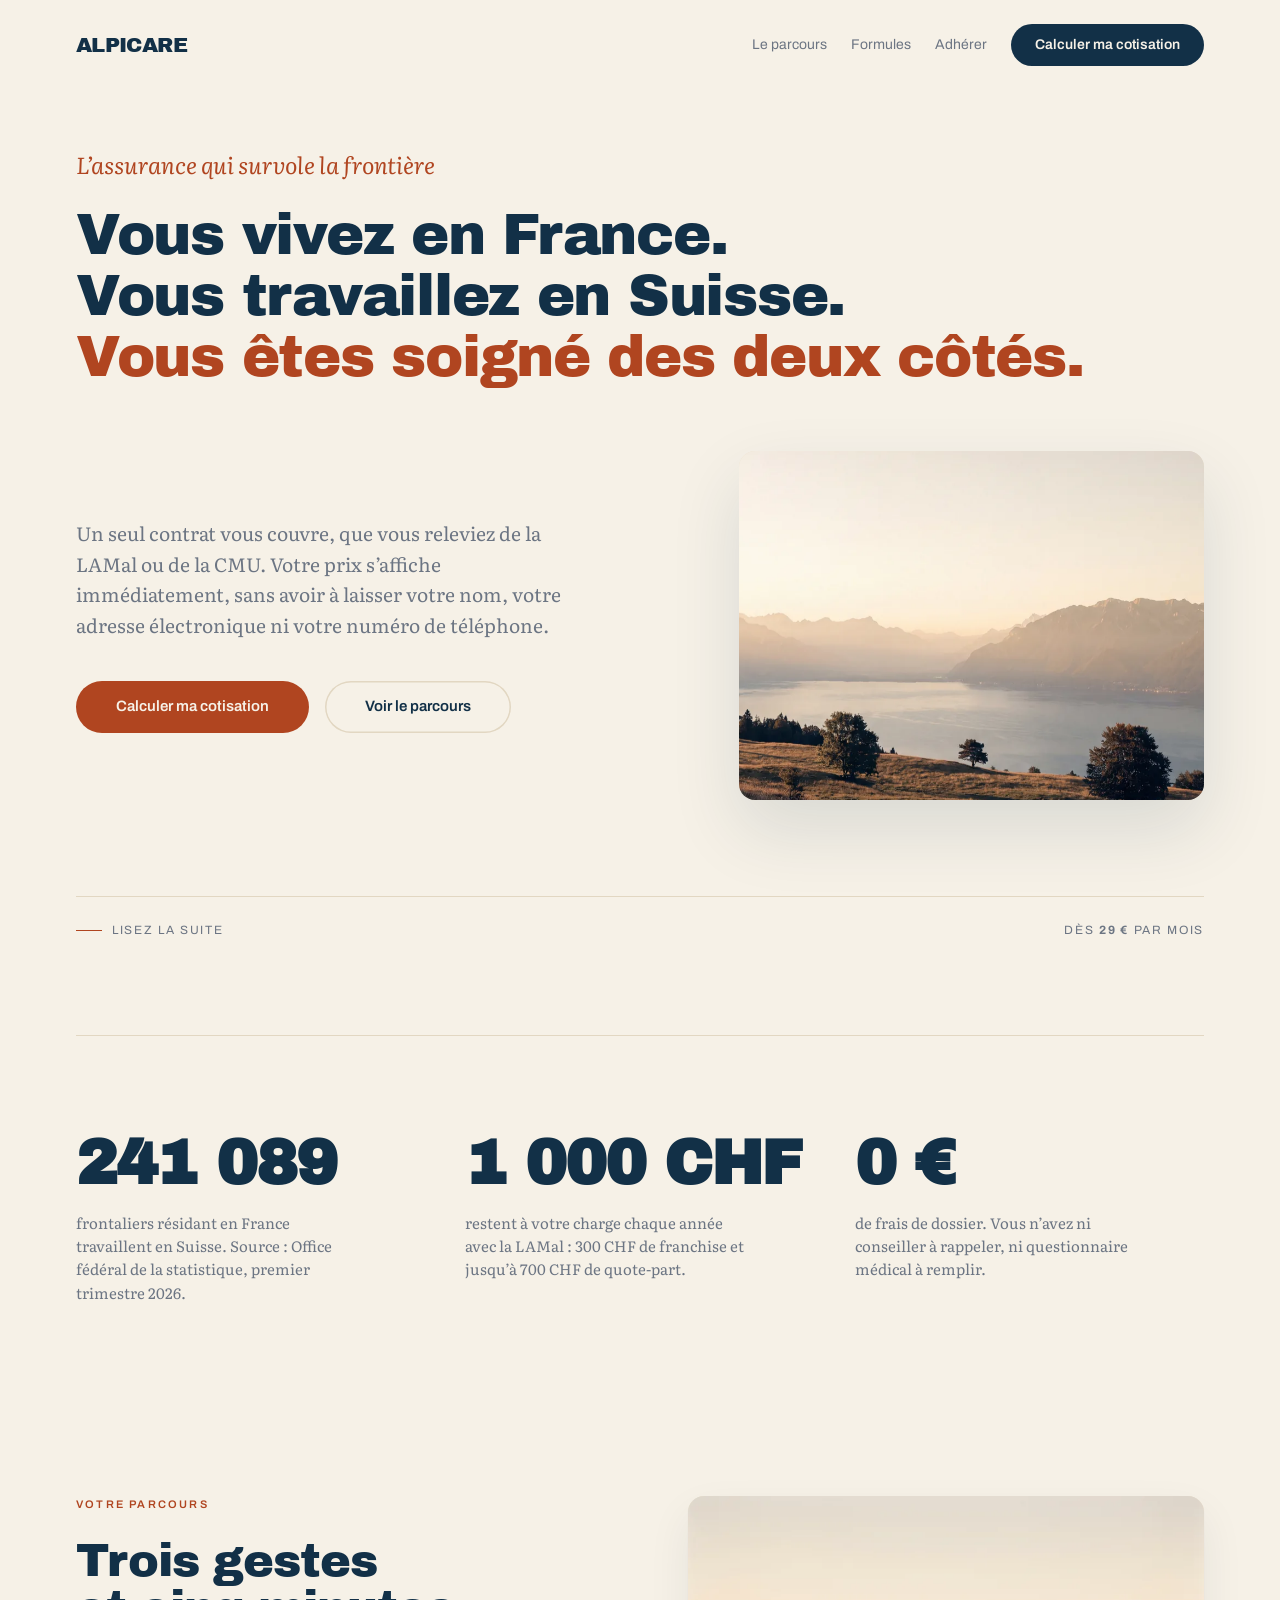
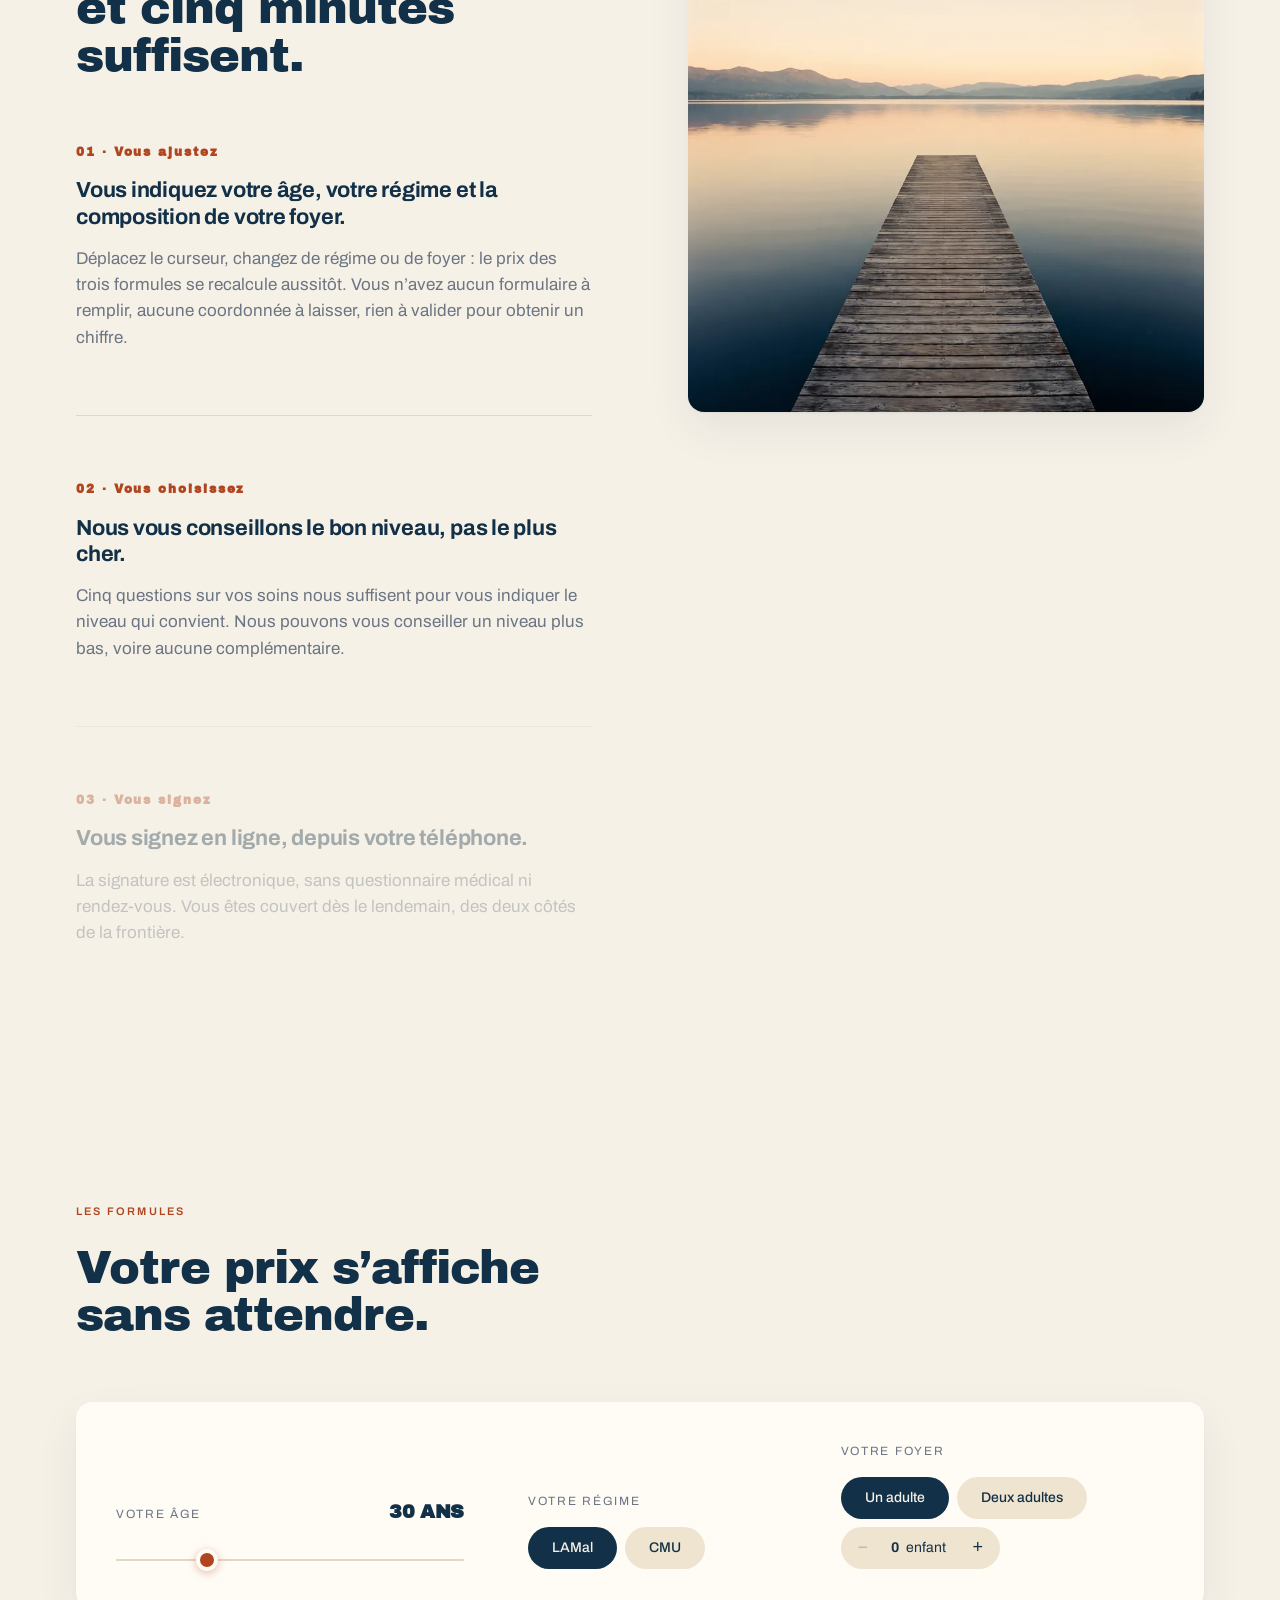
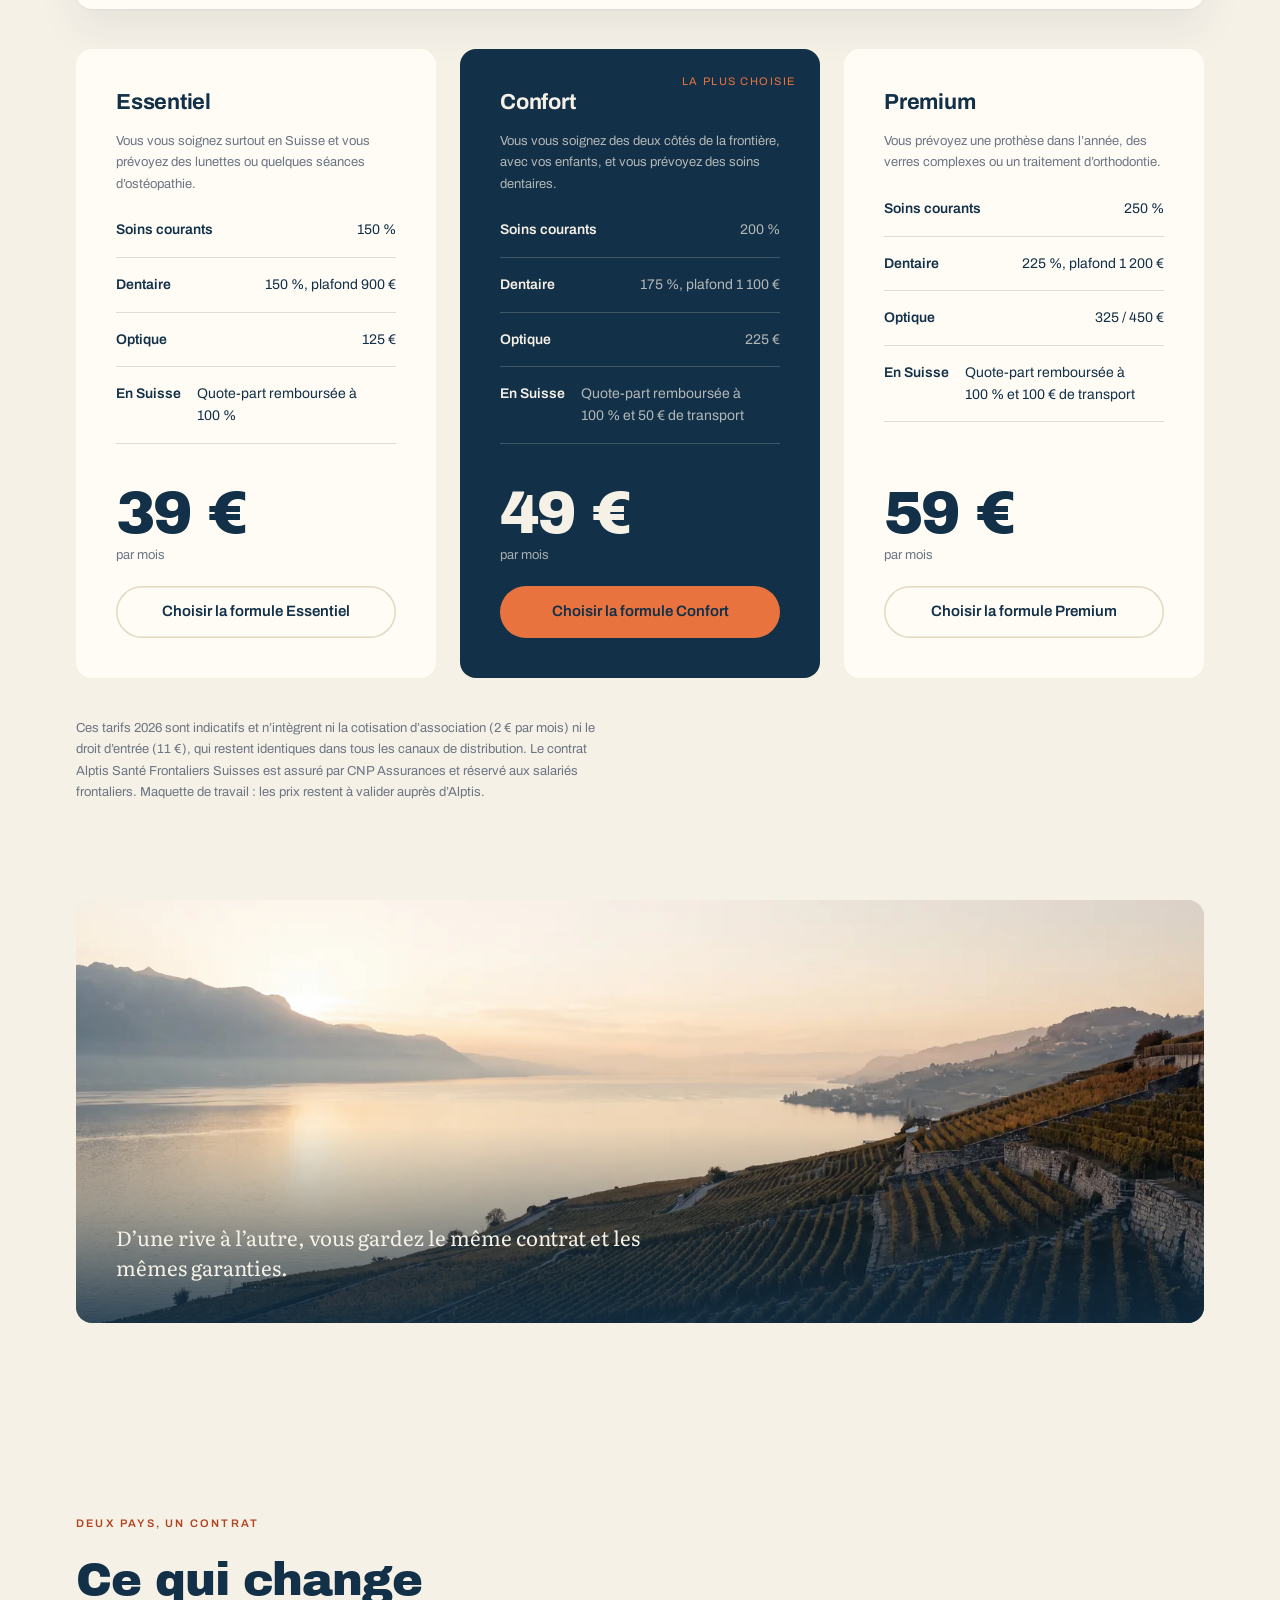
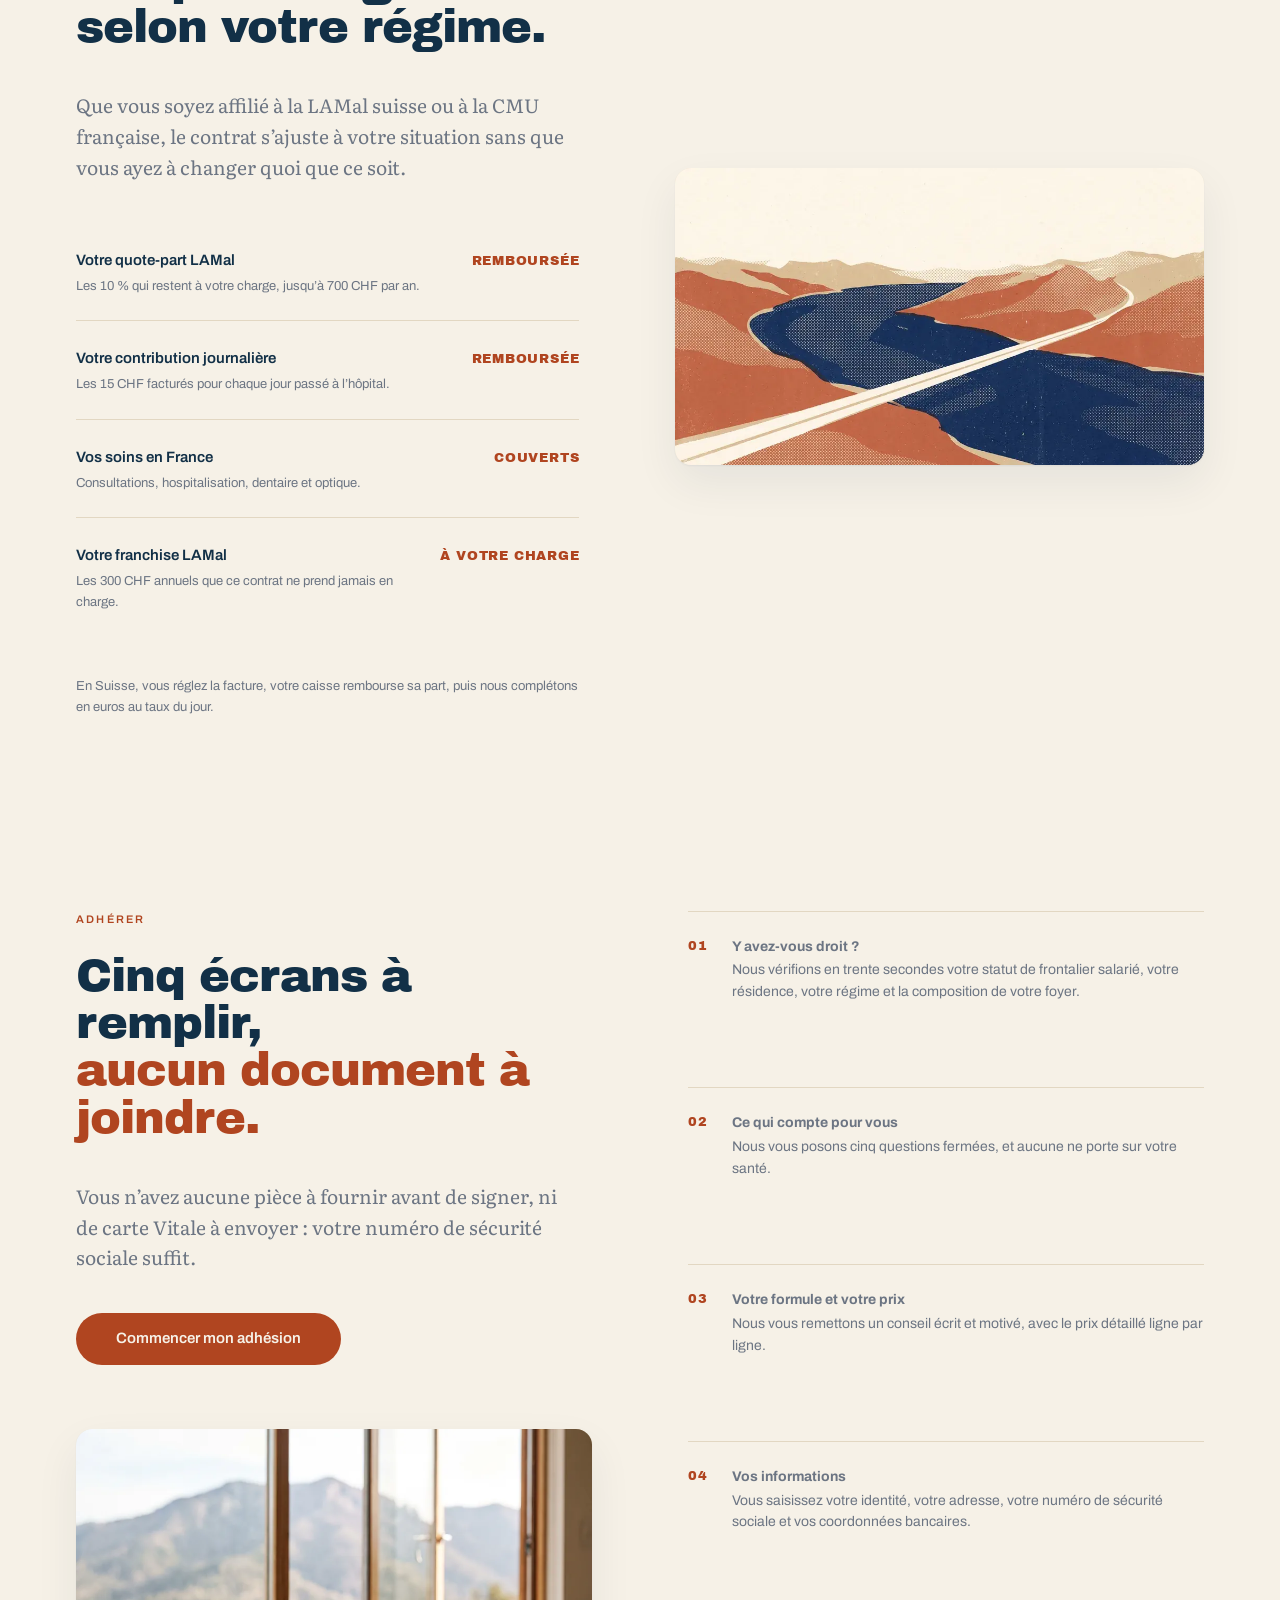
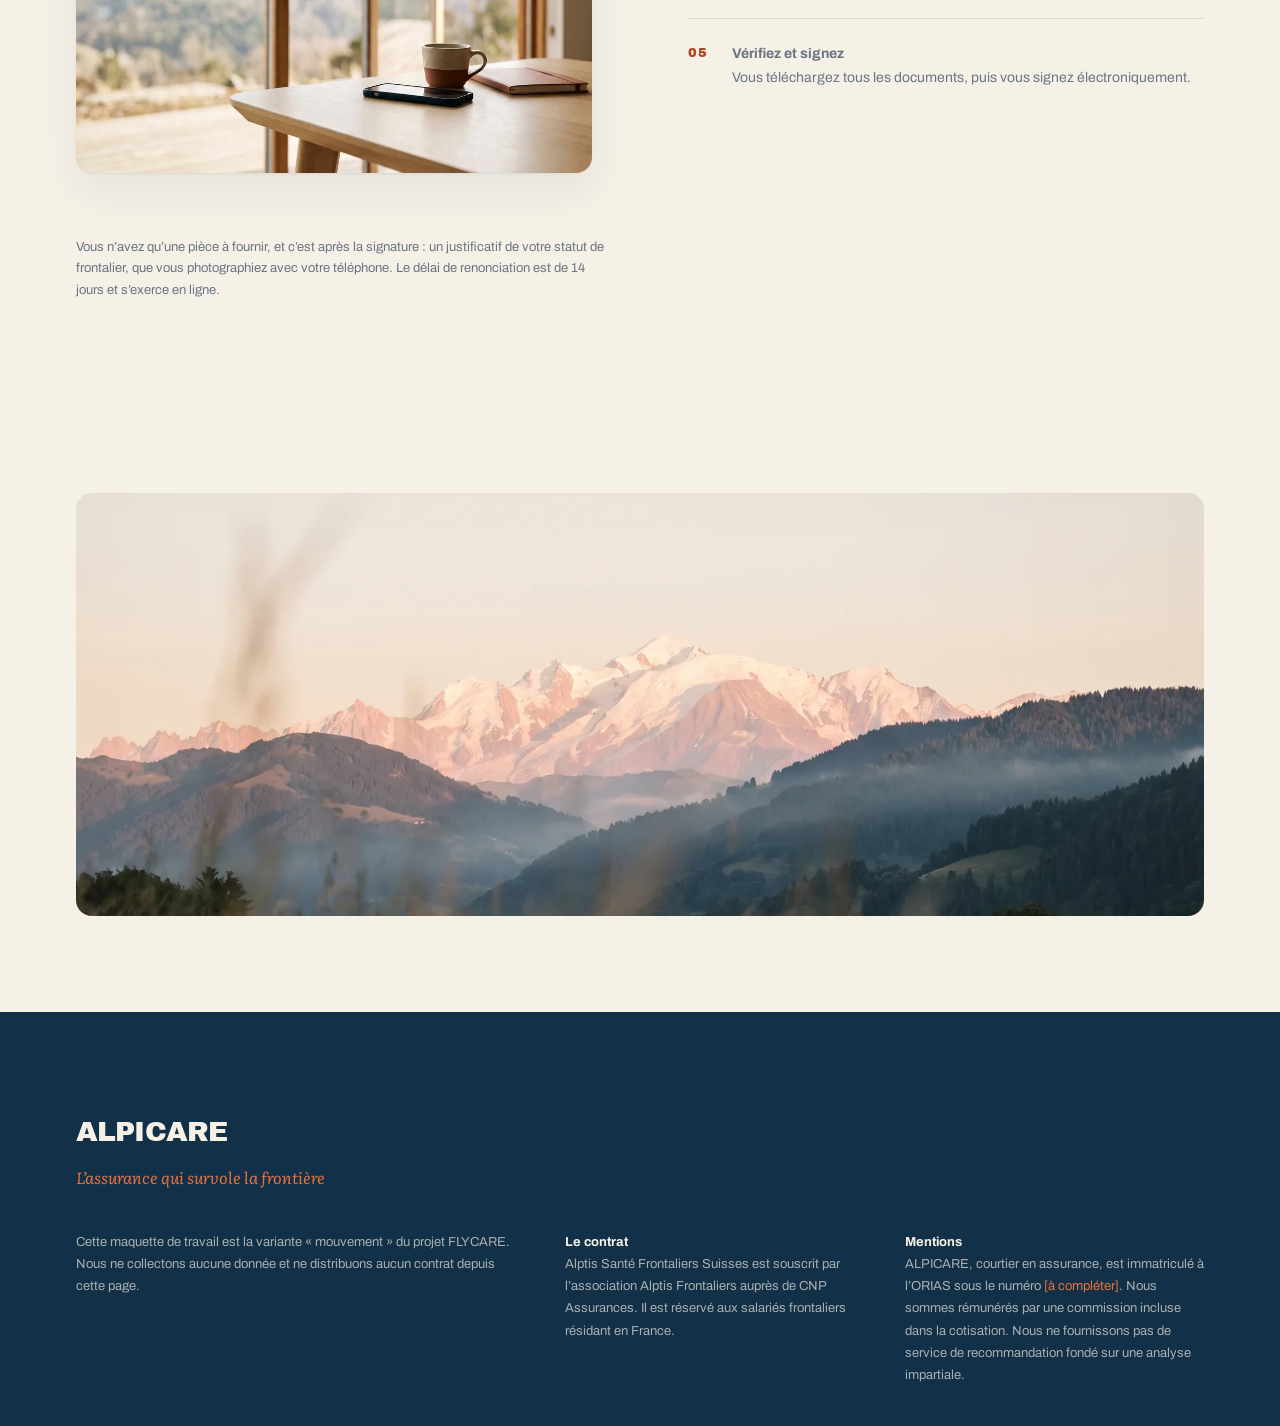
==== maquette/index.html @ 1bf9fe35 "Aperçu statique du site FLYCARE et de la maquette ALPICARE Pages non indexables : noindex sur chaque" ====
<!doctype html>
<html lang="fr">
<head>
<meta charset="UTF-8">
<meta name="viewport" content="width=device-width, initial-scale=1">
<title>ALPICARE · l’assurance qui survole la frontière</title>
<meta name="description" content="L’assurance qui survole la frontière. Un seul contrat pour les frontaliers franco-suisses, que vous releviez de la LAMal ou de la CMU. Votre prix s’affiche immédiatement, sans laisser vos coordonnées.">
<meta name="robots" content="noindex, nofollow">
<meta name="theme-color" content="#F6F1E7">
<link rel="icon" href="data:image/svg+xml,%3Csvg xmlns=%27http://www.w3.org/2000/svg%27 viewBox=%270 0 64 64%27%3E%3Crect width=%2764%27 height=%2764%27 rx=%2716%27 fill=%27%23123047%27/%3E%3Ccircle cx=%2732%27 cy=%2732%27 r=%2711%27 fill=%27%23E8733F%27/%3E%3C/svg%3E">
<link rel="preconnect" href="https://fonts.googleapis.com">
<link rel="preconnect" href="https://fonts.gstatic.com" crossorigin>
<link href="https://fonts.googleapis.com/css2?family=Archivo+Black&family=Archivo:wght@400;500;600;700&family=Literata:opsz,wght@7..72,400;7..72,500&display=swap" rel="stylesheet">
<script>document.documentElement.className+=" js";</script>
<link rel="stylesheet" href="styles.css">
<script src="tarif.js" defer></script>
<script src="app.js" defer></script>
</head>
<body>

<div class="progres" aria-hidden="true"><i data-progres></i></div>

<header class="barre" data-barre>
  <div class="barre__i">
    <a class="marque" href="#">ALPICARE</a>
    <nav aria-label="Navigation principale">
      <a href="#comment">Le parcours</a>
      <a href="#formules">Formules</a>
      <a href="#adherer">Adhérer</a>
    </nav>
    <a class="btn btn--sm" href="#formules">Calculer ma cotisation</a>
  </div>
</header>

<main>

  <!-- ===== HERO ===== -->
  <section class="hero">
    <div class="env">
      <p class="slogan pose">L’assurance qui survole la frontière</p>
      <h1 data-mots><span>Vous vivez en France.</span><span>Vous travaillez en Suisse.</span><span class="bleu">Vous êtes soigné des deux côtés.</span></h1>
      <div class="hero__g">
        <div>
          <p class="lead pose">Un seul contrat vous couvre, que vous releviez de la LAMal ou de la CMU. Votre prix s’affiche immédiatement, sans avoir à laisser votre nom, votre adresse électronique ni votre numéro de téléphone.</p>
          <div class="hero__cta pose">
            <a class="btn btn--bleu" href="#formules">Calculer ma cotisation</a>
            <a class="btn btn--clair" href="#comment">Voir le parcours</a>
          </div>
        </div>
        <figure class="hero__img pose">
          <img src="img/lac.webp" srcset="img/lac@900.webp 900w, img/lac.webp 1400w"
               sizes="(min-width:900px) 44vw, 100vw" width="1400" height="1867" data-parallaxe
               alt="Le lac Léman vu des hauteurs françaises au lever du jour, les Alpes suisses sur la rive d’en face.">
        </figure>
      </div>
      <p class="hero__bas pose">
        <span class="defiler"><i></i> Lisez la suite</span>
        <span>Dès <b data-des>39 €</b> par mois</span>
      </p>
    </div>
  </section>

  <!-- ===== CHIFFRES ===== -->
  <section class="env">
    <div class="chiffres">
      <p class="chiffre pose"><b data-compte="241089">0</b><span>frontaliers résidant en France travaillent en Suisse. Source : Office fédéral de la statistique, premier trimestre 2026.</span></p>
      <p class="chiffre pose"><b data-compte="1000" data-suffixe=" CHF">0</b><span>restent à votre charge chaque année avec la LAMal : 300 CHF de franchise et jusqu’à 700 CHF de quote-part.</span></p>
      <p class="chiffre pose"><b data-compte="0" data-texte="0 €">0 €</b><span>de frais de dossier. Vous n’avez ni conseiller à rappeler, ni questionnaire médical à remplir.</span></p>
    </div>
  </section>

  <!-- ===== SECTION ÉPINGLÉE ===== -->
  <section class="epingle env" id="comment">
    <div class="epingle__g">
      <div>
        <span class="sur pose">Votre parcours</span>
        <h2 class="pose" style="margin-top:var(--e3)">Trois gestes<br>et cinq minutes suffisent.</h2>
        <div data-etapes>
          <div class="etape on" data-img="0">
            <b>01 · Vous ajustez</b>
            <h3>Vous indiquez votre âge, votre régime et la composition de votre foyer.</h3>
            <p>Déplacez le curseur, changez de régime ou de foyer : le prix des trois formules se recalcule aussitôt. Vous n’avez aucun formulaire à remplir, aucune coordonnée à laisser, rien à valider pour obtenir un chiffre.</p>
          </div>
          <div class="etape" data-img="1">
            <b>02 · Vous choisissez</b>
            <h3>Nous vous conseillons le bon niveau, pas le plus cher.</h3>
            <p>Cinq questions sur vos soins nous suffisent pour vous indiquer le niveau qui convient. Nous pouvons vous conseiller un niveau plus bas, voire aucune complémentaire.</p>
          </div>
          <div class="etape" data-img="2">
            <b>03 · Vous signez</b>
            <h3>Vous signez en ligne, depuis votre téléphone.</h3>
            <p>La signature est électronique, sans questionnaire médical ni rendez-vous. Vous êtes couvert dès le lendemain, des deux côtés de la frontière.</p>
          </div>
        </div>
      </div>
      <figure class="epingle__v pose">
        <img class="on" src="img/cretes.webp" width="800" height="800" loading="lazy"
             alt="Les crêtes du Jura émergent d’une mer de nuages au petit matin.">
        <img src="img/ponton.webp" width="800" height="800" loading="lazy"
             alt="Un ponton de bois s’avance dans l’eau calme du lac, au lever du jour.">
        <img src="img/village.webp" width="800" height="800" loading="lazy"
             alt="Un village de la frontière au crépuscule, quelques fenêtres éclairées, les Alpes derrière.">
      </figure>
    </div>
  </section>

  <!-- ===== FORMULES ===== -->
  <section class="env" id="formules" style="padding-top:var(--e6)">
    <span class="sur pose">Les formules</span>
    <h2 class="pose" style="margin-top:var(--e3)">Votre prix s’affiche<br>sans attendre.</h2>

    <div class="reglage pose">
      <div>
        <label class="champ__l" for="age">Votre âge <b data-age-out>30 ans</b></label>
        <input type="range" id="age" min="18" max="67" step="1" value="30">
      </div>
      <div>
        <span class="champ__l" id="l-reg">Votre régime</span>
        <div class="groupe" role="group" aria-labelledby="l-reg">
          <button class="opt" type="button" data-regime="lamal" aria-pressed="true">LAMal</button>
          <button class="opt" type="button" data-regime="cmu" aria-pressed="false">CMU</button>
        </div>
      </div>
      <div>
        <span class="champ__l" id="l-foy">Votre foyer</span>
        <div class="groupe" role="group" aria-labelledby="l-foy">
          <button class="opt" type="button" data-adultes="1" aria-pressed="true">Un adulte</button>
          <button class="opt" type="button" data-adultes="2" aria-pressed="false">Deux adultes</button>
          <span class="compteur">
            <button type="button" data-enfants="-1" aria-label="Retirer un enfant">−</button>
            <span><b data-nb>0</b> <span data-mot>enfant</span></span>
            <button type="button" data-enfants="1" aria-label="Ajouter un enfant">+</button>
          </span>
        </div>
      </div>
    </div>

    <div class="trio">
      <article class="carte pose" data-niveau="2">
        <h3>Essentiel</h3>
        <p class="note" style="margin-top:var(--e2)">Vous vous soignez surtout en Suisse et vous prévoyez des lunettes ou quelques séances d’ostéopathie.</p>
        <ul>
          <li><b>Soins courants</b><span>150 %</span></li>
          <li><b>Dentaire</b><span>150 %, plafond 900 €</span></li>
          <li><b>Optique</b><span>125 €</span></li>
          <li><b>En Suisse</b><span data-suisse-2>Quote-part remboursée à 100 %</span></li>
        </ul>
        <p class="prix"><span data-prix>39 €</span><small>par mois</small></p>
        <a class="btn btn--clair" href="#adherer">Choisir la formule Essentiel</a>
      </article>

      <article class="carte carte--phare pose" data-niveau="3">
        <span class="carte__b">La plus choisie</span>
        <h3>Confort</h3>
        <p class="note" style="margin-top:var(--e2)">Vous vous soignez des deux côtés de la frontière, avec vos enfants, et vous prévoyez des soins dentaires.</p>
        <ul>
          <li><b>Soins courants</b><span>200 %</span></li>
          <li><b>Dentaire</b><span>175 %, plafond 1 100 €</span></li>
          <li><b>Optique</b><span>225 €</span></li>
          <li><b>En Suisse</b><span data-suisse-3>Quote-part remboursée à 100 % et 50 € de transport</span></li>
        </ul>
        <p class="prix"><span data-prix>49 €</span><small>par mois</small></p>
        <a class="btn" href="#adherer">Choisir la formule Confort</a>
      </article>

      <article class="carte pose" data-niveau="4">
        <h3>Premium</h3>
        <p class="note" style="margin-top:var(--e2)">Vous prévoyez une prothèse dans l’année, des verres complexes ou un traitement d’orthodontie.</p>
        <ul>
          <li><b>Soins courants</b><span>250 %</span></li>
          <li><b>Dentaire</b><span>225 %, plafond 1 200 €</span></li>
          <li><b>Optique</b><span>325 / 450 €</span></li>
          <li><b>En Suisse</b><span data-suisse-4>Quote-part remboursée à 100 % et 100 € de transport</span></li>
        </ul>
        <p class="prix"><span data-prix>59 €</span><small>par mois</small></p>
        <a class="btn btn--clair" href="#adherer">Choisir la formule Premium</a>
      </article>
    </div>

    <p class="note pose" style="margin-top:var(--e4);max-width:76ch">Ces tarifs 2026 sont indicatifs et n’intègrent ni la cotisation d’association (2 € par mois) ni le droit d’entrée (11 €), qui restent identiques dans tous les canaux de distribution. Le contrat Alptis Santé Frontaliers Suisses est assuré par CNP Assurances et réservé aux salariés frontaliers. Maquette de travail : les prix restent à valider auprès d’Alptis.</p>

    <figure class="bande pose">
      <img src="img/leman.webp" srcset="img/leman@1000.webp 1000w, img/leman.webp 1600w"
           sizes="100vw" width="1600" height="600" loading="lazy" data-parallaxe
           alt="Des vignes en terrasses descendent vers le lac Léman en fin de journée.">
      <figcaption class="bande__leg">D’une rive à l’autre, vous gardez le même contrat et les mêmes garanties.</figcaption>
    </figure>
  </section>

  <!-- ===== DEUX PAYS ===== -->
  <section class="env" id="deuxpays">
    <div class="duo">
      <div>
        <span class="sur pose">Deux pays, un contrat</span>
        <h2 class="pose" style="margin-top:var(--e3)">Ce qui change<br>selon votre régime.</h2>
        <p class="lead pose" style="margin-top:var(--e4)">Que vous soyez affilié à la LAMal suisse ou à la CMU française, le contrat s’ajuste à votre situation sans que vous ayez à changer quoi que ce soit.</p>
        <ul class="liste pose">
          <li><span><b>Votre quote-part LAMal</b><small>Les 10 % qui restent à votre charge, jusqu’à 700 CHF par an.</small></span><i>Remboursée</i></li>
          <li><span><b>Votre contribution journalière</b><small>Les 15 CHF facturés pour chaque jour passé à l’hôpital.</small></span><i>Remboursée</i></li>
          <li><span><b>Vos soins en France</b><small>Consultations, hospitalisation, dentaire et optique.</small></span><i>Couverts</i></li>
          <li><span><b>Votre franchise LAMal</b><small>Les 300 CHF annuels que ce contrat ne prend jamais en charge.</small></span><i>À votre charge</i></li>
        </ul>
        <p class="note pose" style="margin-top:var(--e4)">En Suisse, vous réglez la facture, votre caisse rembourse sa part, puis nous complétons en euros au taux du jour.</p>
      </div>
      <figure class="duo__img pose">
        <img src="img/arc.webp" srcset="img/arc@1000.webp 1000w, img/arc.webp 1400w"
             sizes="(min-width:900px) 50vw, 100vw" width="1400" height="788" loading="lazy"
             alt="Illustration sérigraphiée de l’arc lémanique, les deux rives en terre et en sable, l’eau en bleu profond, une route claire qui les relie.">
      </figure>
    </div>
  </section>

  <!-- ===== ADHÉSION ===== -->
  <section class="adh env" id="adherer">
    <div class="adh__g">
      <div>
        <span class="sur pose">Adhérer</span>
        <h2 class="pose" style="margin-top:var(--e3)">Cinq écrans à remplir,<br><span class="bleu">aucun document à joindre.</span></h2>
        <p class="lead pose" style="margin-top:var(--e4)">Vous n’avez aucune pièce à fournir avant de signer, ni de carte Vitale à envoyer : votre numéro de sécurité sociale suffit.</p>
        <a class="btn btn--bleu pose" href="#formules" style="margin-top:var(--e4)">Commencer mon adhésion</a>
        <figure class="adh__img pose">
          <img src="img/table.webp" srcset="img/table@1000.webp 1000w, img/table.webp 1400w"
               sizes="(min-width:900px) 46vw, 100vw" width="1400" height="933" loading="lazy"
               alt="Un coin de table en bois devant une fenêtre ouverte sur la montagne, un téléphone et une tasse de café.">
        </figure>
      </div>
      <ol class="pose">
        <li><span><b>Y avez-vous droit ?</b><span>Nous vérifions en trente secondes votre statut de frontalier salarié, votre résidence, votre régime et la composition de votre foyer.</span></span></li>
        <li><span><b>Ce qui compte pour vous</b><span>Nous vous posons cinq questions fermées, et aucune ne porte sur votre santé.</span></span></li>
        <li><span><b>Votre formule et votre prix</b><span>Nous vous remettons un conseil écrit et motivé, avec le prix détaillé ligne par ligne.</span></span></li>
        <li><span><b>Vos informations</b><span>Vous saisissez votre identité, votre adresse, votre numéro de sécurité sociale et vos coordonnées bancaires.</span></span></li>
        <li><span><b>Vérifiez et signez</b><span>Vous téléchargez tous les documents, puis vous signez électroniquement.</span></span></li>
      </ol>
    </div>
    <p class="note pose" style="margin-top:var(--e5);max-width:76ch">Vous n’avez qu’une pièce à fournir, et c’est après la signature : un justificatif de votre statut de frontalier, que vous photographiez avec votre téléphone. Le délai de renonciation est de 14 jours et s’exerce en ligne.</p>
  </section>
  <div class="env">
    <figure class="bande pose" style="margin-bottom:0">
    <img src="img/montblanc-bande.webp" srcset="img/montblanc-bande@1000.webp 1000w, img/montblanc-bande.webp 1600w"
         sizes="100vw" width="1600" height="600" loading="lazy" data-parallaxe
         alt="Le massif du Mont-Blanc éclairé par la lumière de fin d’après-midi, vu des prés du Chablais.">
    </figure>
  </div>
</main>

<footer class="pied">
  <div class="env">
    <a class="marque" href="#">ALPICARE</a>
    <p class="pied__slogan">L’assurance qui survole la frontière</p>
    <div class="pied__g">
      <p>Cette maquette de travail est la variante « mouvement » du projet FLYCARE. Nous ne collectons aucune donnée et ne distribuons aucun contrat depuis cette page.</p>
      <p><b>Le contrat</b><br>Alptis Santé Frontaliers Suisses est souscrit par l’association Alptis Frontaliers auprès de CNP Assurances. Il est réservé aux salariés frontaliers résidant en France.</p>
      <p><b>Mentions</b><br>ALPICARE, courtier en assurance, est immatriculé à l’ORIAS sous le numéro <mark>[à compléter]</mark>. Nous sommes rémunérés par une commission incluse dans la cotisation. Nous ne fournissons pas de service de recommandation fondé sur une analyse impartiale.</p>
    </div>
  </div>
</footer>
</body>
</html>
---- maquette/styles.css ----
/* =====================================================================
   ALPICARE — maquette « mouvement »
   Direction retenue : la structure et la retenue du design de mouvement,
   mais la palette chaude de Flytel plutôt que le gris et le bleu de tout
   le monde. Crème pour le papier, lac pour l'encre, terre pour l'accent,
   sable pour les fonds secondaires. Photographie du paysage franco-suisse
   à lumière rasante. Tout se révèle au défilement, et rien ne bouge si le
   lecteur a demandé moins d'animation.
   ===================================================================== */

:root{
  /* Papier et encre */
  --creme:#F6F1E7;      /* fond général */
  --craie:#FFFCF6;      /* cartes et surfaces posées */
  --sable:#EFE4CF;      /* fond secondaire, réserves d'image */
  --regle:#E2D7C2;      /* filets et séparateurs */
  --lac:#123047;        /* encre, bleu profond du Léman */
  --gris:#6C7583;       /* texte secondaire */

  /* Accent */
  --terre:#B04520;      /* accent principal, terracotta */
  --terre-vif:#E8733F;  /* accent clair, sur fond sombre */

  /* Alias hérités de la première maquette, conservés pour le balisage */
  --fond:var(--creme);--fond-2:var(--sable);--encre:var(--lac);
  --gris-2:var(--regle);--blanc:var(--craie);--bleu:var(--terre);

  --display:"Archivo Black","Archivo","Helvetica Neue",Arial,sans-serif;
  --texte:"Archivo","Helvetica Neue",Arial,sans-serif;
  --edito:"Literata",Georgia,"Times New Roman",serif;

  --e1:8px;--e2:16px;--e3:24px;--e4:40px;--e5:64px;--e6:96px;--e7:140px;
  --marge:20px;--rayon:16px;
  --sortie:cubic-bezier(.16,1,.3,1);
  --ombre:0 1px 2px rgba(18,48,71,.05),0 18px 44px rgba(18,48,71,.07);
  --ombre-haute:0 30px 70px rgba(18,48,71,.12);
}
@media(min-width:900px){:root{--marge:56px}}

*{box-sizing:border-box;margin:0;padding:0}
html{scroll-behavior:smooth}
body{background:var(--creme);color:var(--lac);font-family:var(--texte);font-size:17px;line-height:1.55;
  -webkit-font-smoothing:antialiased}
img{max-width:100%;height:auto;display:block}
a{color:inherit}
.env{max-width:1240px;margin:0 auto;padding:0 var(--marge)}
.sr{position:absolute;width:1px;height:1px;overflow:hidden;clip:rect(0 0 0 0);white-space:nowrap}

/* ---------- Typographie ---------- */
h1,h2,h3{font-family:var(--display);font-weight:400;letter-spacing:-.022em;line-height:1.02}
h1{font-size:clamp(2rem,4.6vw,3.6rem);line-height:1.06}
h2{font-size:clamp(1.85rem,3.7vw,2.9rem)}
h3{font-family:var(--texte);font-weight:700;font-size:clamp(1.1rem,1.7vw,1.4rem);letter-spacing:-.01em;line-height:1.2}
.sur{display:block;font-size:11px;font-weight:600;letter-spacing:.2em;text-transform:uppercase;color:var(--terre)}
.slogan{font-family:var(--edito);font-style:italic;font-size:clamp(1.1rem,1.8vw,1.5rem);
  line-height:1.3;color:var(--terre)}
.pied__slogan{font-family:var(--edito);font-style:italic;font-size:16px;color:var(--terre-vif);margin-top:8px}
.lead{font-family:var(--edito);font-size:clamp(1.05rem,1.5vw,1.3rem);line-height:1.6;color:var(--gris);max-width:46ch}
.note{font-size:13px;line-height:1.65;color:var(--gris)}
.bleu{color:var(--terre)}
mark{background:transparent;color:var(--terre)}

/* ---------- Progression et barre ---------- */
.progres{position:fixed;top:0;left:0;height:3px;width:100%;z-index:80;background:transparent}
.progres i{display:block;height:100%;width:0;background:var(--terre);transition:width .1s linear}
.barre{position:fixed;top:0;left:0;right:0;z-index:70;padding:var(--e3) 0;
  transition:background .3s var(--sortie),padding .3s var(--sortie),box-shadow .3s var(--sortie)}
.barre--pose{background:rgba(246,241,231,.88);backdrop-filter:blur(14px);padding:var(--e2) 0;
  box-shadow:0 1px 0 rgba(18,48,71,.1)}
.barre__i{max-width:1240px;margin:0 auto;padding:0 var(--marge);display:flex;align-items:center;gap:var(--e3)}
.marque{font-family:var(--display);font-size:21px;letter-spacing:-.03em;text-decoration:none}
.barre nav{display:none;gap:var(--e3);margin-left:auto;font-size:14px;color:var(--gris)}
@media(min-width:820px){.barre nav{display:flex}}
.barre nav a{text-decoration:none}
.barre nav a:hover{color:var(--lac)}
.btn{display:inline-flex;align-items:center;justify-content:center;gap:10px;min-height:52px;padding:0 var(--e4);
  border-radius:999px;background:var(--lac);color:var(--creme);font-weight:600;font-size:15px;text-decoration:none;
  border:0;cursor:pointer;transition:transform .3s var(--sortie),background .3s var(--sortie)}
.btn:hover{transform:translateY(-2px);background:var(--terre)}
.btn--bleu{background:var(--terre)}
.btn--bleu:hover{background:var(--lac)}
.btn--clair{background:transparent;color:var(--lac);box-shadow:inset 0 0 0 1.5px var(--regle)}
.btn--clair:hover{background:var(--lac);color:var(--creme);box-shadow:none}
.btn--sm{min-height:42px;font-size:14px;padding:0 var(--e3)}
.barre .btn{margin-left:auto}
@media(min-width:820px){.barre .btn{margin-left:0}}

/* ---------- Hero ---------- */
.hero{padding:150px 0 var(--e6);position:relative}
.hero__g{display:grid;gap:var(--e5);align-items:center;margin-top:var(--e5)}
@media(min-width:900px){.hero__g{grid-template-columns:1fr .82fr;gap:var(--e6)}}
.hero h1{margin-top:var(--e3)}
.hero h1 span{display:block}
.hero .lead{margin-top:0}
.hero__cta{display:flex;flex-wrap:wrap;gap:var(--e2);margin-top:var(--e4)}
.hero__img{position:relative;border-radius:var(--rayon);overflow:hidden;background:var(--sable);aspect-ratio:4/3;
  box-shadow:var(--ombre-haute)}
@media(min-width:900px){.hero__img{aspect-ratio:4/3}}
.hero__img img{width:100%;height:100%;object-fit:cover;will-change:transform}
.hero__bas{display:flex;align-items:center;justify-content:space-between;gap:var(--e3);margin-top:var(--e6);
  padding-top:var(--e3);border-top:1px solid var(--regle);font-size:12px;letter-spacing:.14em;
  text-transform:uppercase;color:var(--gris)}
.defiler{display:inline-flex;align-items:center;gap:10px}
.defiler i{display:block;width:26px;height:1px;background:var(--terre);animation:pousse 1.8s var(--sortie) infinite}
@keyframes pousse{0%,100%{transform:scaleX(1);transform-origin:left}50%{transform:scaleX(.35);transform-origin:left}}
@media(prefers-reduced-motion:reduce){.defiler i{animation:none}}

/* ---------- Chiffres ---------- */
.chiffres{display:grid;gap:var(--e4);padding:var(--e6) 0;border-top:1px solid var(--regle)}
@media(min-width:760px){.chiffres{grid-template-columns:repeat(3,1fr)}}
.chiffre b{display:block;font-family:var(--display);font-size:clamp(2.4rem,5.4vw,3.9rem);letter-spacing:-.03em;line-height:1}
.chiffre span{display:block;margin-top:var(--e2);font-family:var(--edito);font-size:15px;line-height:1.55;
  color:var(--gris);max-width:32ch}

/* ---------- Section épinglée ---------- */
.epingle{position:relative;padding:var(--e6) var(--marge)}
.epingle__g{display:grid;gap:var(--e5)}
@media(min-width:900px){.epingle__g{grid-template-columns:1fr 1fr;gap:var(--e6);align-items:start}}
.epingle__v{position:relative;border-radius:var(--rayon);overflow:hidden;background:var(--sable);aspect-ratio:1/1;
  box-shadow:var(--ombre)}
@media(min-width:900px){.epingle__v{position:sticky;top:22vh}}
.epingle__v img{position:absolute;inset:0;width:100%;height:100%;object-fit:cover;opacity:0;
  transition:opacity .7s var(--sortie),transform .7s var(--sortie);transform:scale(1.04)}
.epingle__v img.on{opacity:1;transform:none}
.etape{padding:var(--e5) 0;border-top:1px solid var(--regle);opacity:.36;transition:opacity .45s var(--sortie)}
.etape.on{opacity:1}
.etape:first-child{border-top:0}
.etape b{display:block;font-family:var(--display);font-size:12px;letter-spacing:.16em;color:var(--terre);margin-bottom:var(--e2)}
.etape p{margin-top:var(--e2);color:var(--gris)}

/* ---------- Réglage ---------- */
.reglage{display:grid;gap:var(--e4);padding:var(--e4);background:var(--craie);border-radius:var(--rayon);
  box-shadow:var(--ombre);margin-top:var(--e5)}
@media(min-width:980px){.reglage{grid-template-columns:1.4fr 1fr 1.3fr;align-items:end;gap:var(--e5)}}
.champ__l{display:flex;align-items:baseline;justify-content:space-between;gap:var(--e2);font-size:12px;letter-spacing:.14em;
  text-transform:uppercase;color:var(--gris);margin-bottom:var(--e2)}
.champ__l b{font-family:var(--display);font-size:19px;letter-spacing:-.02em;color:var(--lac)}
input[type=range]{-webkit-appearance:none;appearance:none;width:100%;height:2px;background:var(--regle);cursor:pointer;border-radius:2px}
input[type=range]::-webkit-slider-thumb{-webkit-appearance:none;width:22px;height:22px;border-radius:50%;background:var(--terre);
  border:4px solid var(--craie);box-shadow:0 2px 8px rgba(176,69,32,.35);cursor:grab}
input[type=range]::-moz-range-thumb{width:22px;height:22px;border-radius:50%;background:var(--terre);border:4px solid var(--craie);cursor:grab}
.groupe{display:flex;flex-wrap:wrap;gap:var(--e1)}
.opt{min-height:42px;padding:0 var(--e3);border-radius:999px;border:0;background:var(--sable);color:var(--lac);
  font-family:var(--texte);font-size:14px;font-weight:500;cursor:pointer;transition:background .25s var(--sortie),color .25s var(--sortie)}
.opt[aria-pressed=true]{background:var(--lac);color:var(--creme)}
.compteur{display:inline-flex;align-items:center;gap:var(--e1);background:var(--sable);border-radius:999px;padding:0 6px;min-height:42px}
.compteur button{width:32px;height:32px;border:0;border-radius:50%;background:transparent;font-size:18px;cursor:pointer;color:var(--lac)}
.compteur button:disabled{opacity:.25;cursor:not-allowed}
.compteur span{font-size:14px;padding:0 4px;white-space:nowrap}

/* ---------- Formules ---------- */
.trio{display:grid;gap:var(--e3);margin-top:var(--e4)}
@media(min-width:900px){.trio{grid-template-columns:repeat(3,1fr)}}
.carte{position:relative;background:var(--craie);border-radius:var(--rayon);padding:var(--e4);display:flex;flex-direction:column;
  transition:transform .4s var(--sortie),box-shadow .4s var(--sortie)}
.carte:hover{transform:translateY(-6px);box-shadow:var(--ombre-haute)}
.carte--phare{background:var(--lac);color:var(--creme)}
.carte--phare .note,.carte--phare li span{color:rgba(246,241,231,.7)}
.carte__b{position:absolute;top:var(--e3);right:var(--e3);font-size:11px;letter-spacing:.14em;text-transform:uppercase;color:var(--terre-vif)}
.carte ul{list-style:none;display:grid;gap:var(--e2);margin:var(--e3) 0 var(--e4)}
.carte li{display:grid;grid-template-columns:1fr auto;gap:var(--e2);align-items:baseline;font-size:14px;
  padding-bottom:var(--e2);border-bottom:1px solid rgba(108,117,131,.24)}
.carte--phare li{border-bottom-color:rgba(246,241,231,.2)}
.carte li b{font-weight:600;white-space:nowrap}
.prix{font-family:var(--display);font-size:clamp(2.8rem,5.4vw,3.7rem);letter-spacing:-.035em;line-height:1;margin-top:auto;
  font-variant-numeric:tabular-nums}
.prix small{display:block;font-family:var(--texte);font-weight:400;font-size:13px;letter-spacing:0;color:var(--gris);margin-top:6px}
.carte--phare .prix small{color:rgba(246,241,231,.65)}
.carte .btn{margin-top:var(--e3);width:100%}
.carte--phare .btn{background:var(--terre-vif);color:var(--lac)}
.carte--phare .btn:hover{background:var(--creme)}

/* ---------- Bande d'image pleine largeur ---------- */
.bande{margin:var(--e6) 0;border-radius:var(--rayon);overflow:hidden;position:relative;background:var(--sable);aspect-ratio:16/6}
.bande img{width:100%;height:100%;object-fit:cover;will-change:transform}
.bande__leg{position:absolute;inset:auto 0 0 0;margin:0;padding:var(--e6) var(--e4) var(--e4);
  background:linear-gradient(to top,rgba(18,48,71,.82),rgba(18,48,71,.35) 55%,rgba(18,48,71,0));
  color:var(--creme);font-family:var(--edito);font-size:clamp(1rem,1.6vw,1.3rem);line-height:1.45}
@media(min-width:760px){.bande__leg{padding-right:46%}}

/* ---------- Deux pays : texte et illustration ---------- */
.duo{display:grid;gap:var(--e5);align-items:center;padding:var(--e6) 0}
@media(min-width:900px){.duo{grid-template-columns:1fr 1.05fr;gap:var(--e6)}}
.duo__img{border-radius:var(--rayon);overflow:hidden;background:var(--sable);box-shadow:var(--ombre)}
.duo__img img{width:100%;height:auto}
.liste{list-style:none;display:grid;gap:0;margin-top:var(--e4)}
.liste li{display:grid;grid-template-columns:1fr auto;gap:var(--e3);align-items:baseline;
  padding:var(--e3) 0;border-top:1px solid var(--regle)}
.liste li:first-child{border-top:0}
.liste b{font-size:15px;font-weight:600}
.liste small{display:block;margin-top:3px;font-size:13px;color:var(--gris)}
.liste i{font-style:normal;font-family:var(--display);font-size:13px;letter-spacing:.06em;
  text-transform:uppercase;color:var(--terre);white-space:nowrap}

/* ---------- Trois vignettes de paysage ---------- */
.mosaique{display:grid;gap:var(--e3);margin-top:var(--e5)}
@media(min-width:760px){.mosaique{grid-template-columns:repeat(3,1fr)}}
.vignette{border-radius:var(--rayon);overflow:hidden;background:var(--sable);position:relative;aspect-ratio:1/1;
  box-shadow:var(--ombre)}
.vignette img{width:100%;height:100%;object-fit:cover;transition:transform .8s var(--sortie)}
.vignette:hover img{transform:scale(1.04)}
.vignette figcaption{position:absolute;left:var(--e3);right:var(--e3);bottom:var(--e3);color:var(--creme);
  font-size:13px;line-height:1.45;text-shadow:0 1px 18px rgba(18,48,71,.65)}

/* ---------- Adhésion ---------- */
.adh{padding:var(--e6) var(--marge)}
.adh__g{display:grid;gap:var(--e5)}
@media(min-width:900px){.adh__g{grid-template-columns:1fr 1fr;gap:var(--e6)}}
.adh ol{list-style:none;counter-reset:e;display:grid;gap:0}
.adh li{counter-increment:e;display:grid;grid-template-columns:auto 1fr;gap:var(--e3);padding:var(--e3) 0;
  border-top:1px solid var(--regle);font-size:15px}
.adh li::before{content:counter(e,decimal-leading-zero);font-family:var(--display);font-size:13px;color:var(--terre);letter-spacing:.08em}
.adh li b{display:block;margin-bottom:2px}
.adh li span{color:var(--gris);font-size:14px}
.adh__img{margin-top:var(--e5);border-radius:var(--rayon);overflow:hidden;background:var(--sable);
  aspect-ratio:3/2;box-shadow:var(--ombre)}
.adh__img img{width:100%;height:100%;object-fit:cover}

/* ---------- Pied ---------- */
.pied{background:var(--lac);color:rgba(246,241,231,.66);padding:var(--e6) 0 var(--e4);font-size:13px;
  line-height:1.7;margin-top:var(--e6)}
.pied .marque{color:var(--creme);font-size:28px}
.pied__g{display:grid;gap:var(--e4);margin-top:var(--e4)}
@media(min-width:820px){.pied__g{grid-template-columns:1.5fr 1fr 1fr}}
.pied b{color:var(--creme)}
.pied mark{color:var(--terre-vif)}

/* ---------- Apparitions ---------- */
.js .pose{opacity:0;transform:translateY(26px);transition:opacity .7s var(--sortie),transform .7s var(--sortie)}
.js .pose.vu{opacity:1;transform:none}
.js .mot{display:inline-block;opacity:0;transform:translateY(.5em);transition:opacity .5s var(--sortie),transform .5s var(--sortie)}
.js .mot.vu{opacity:1;transform:none}
@media(prefers-reduced-motion:reduce){
  .js .pose,.js .mot{opacity:1!important;transform:none!important;transition:none}
  .hero__img img,.bande img,.vignette img{transform:none!important}
}
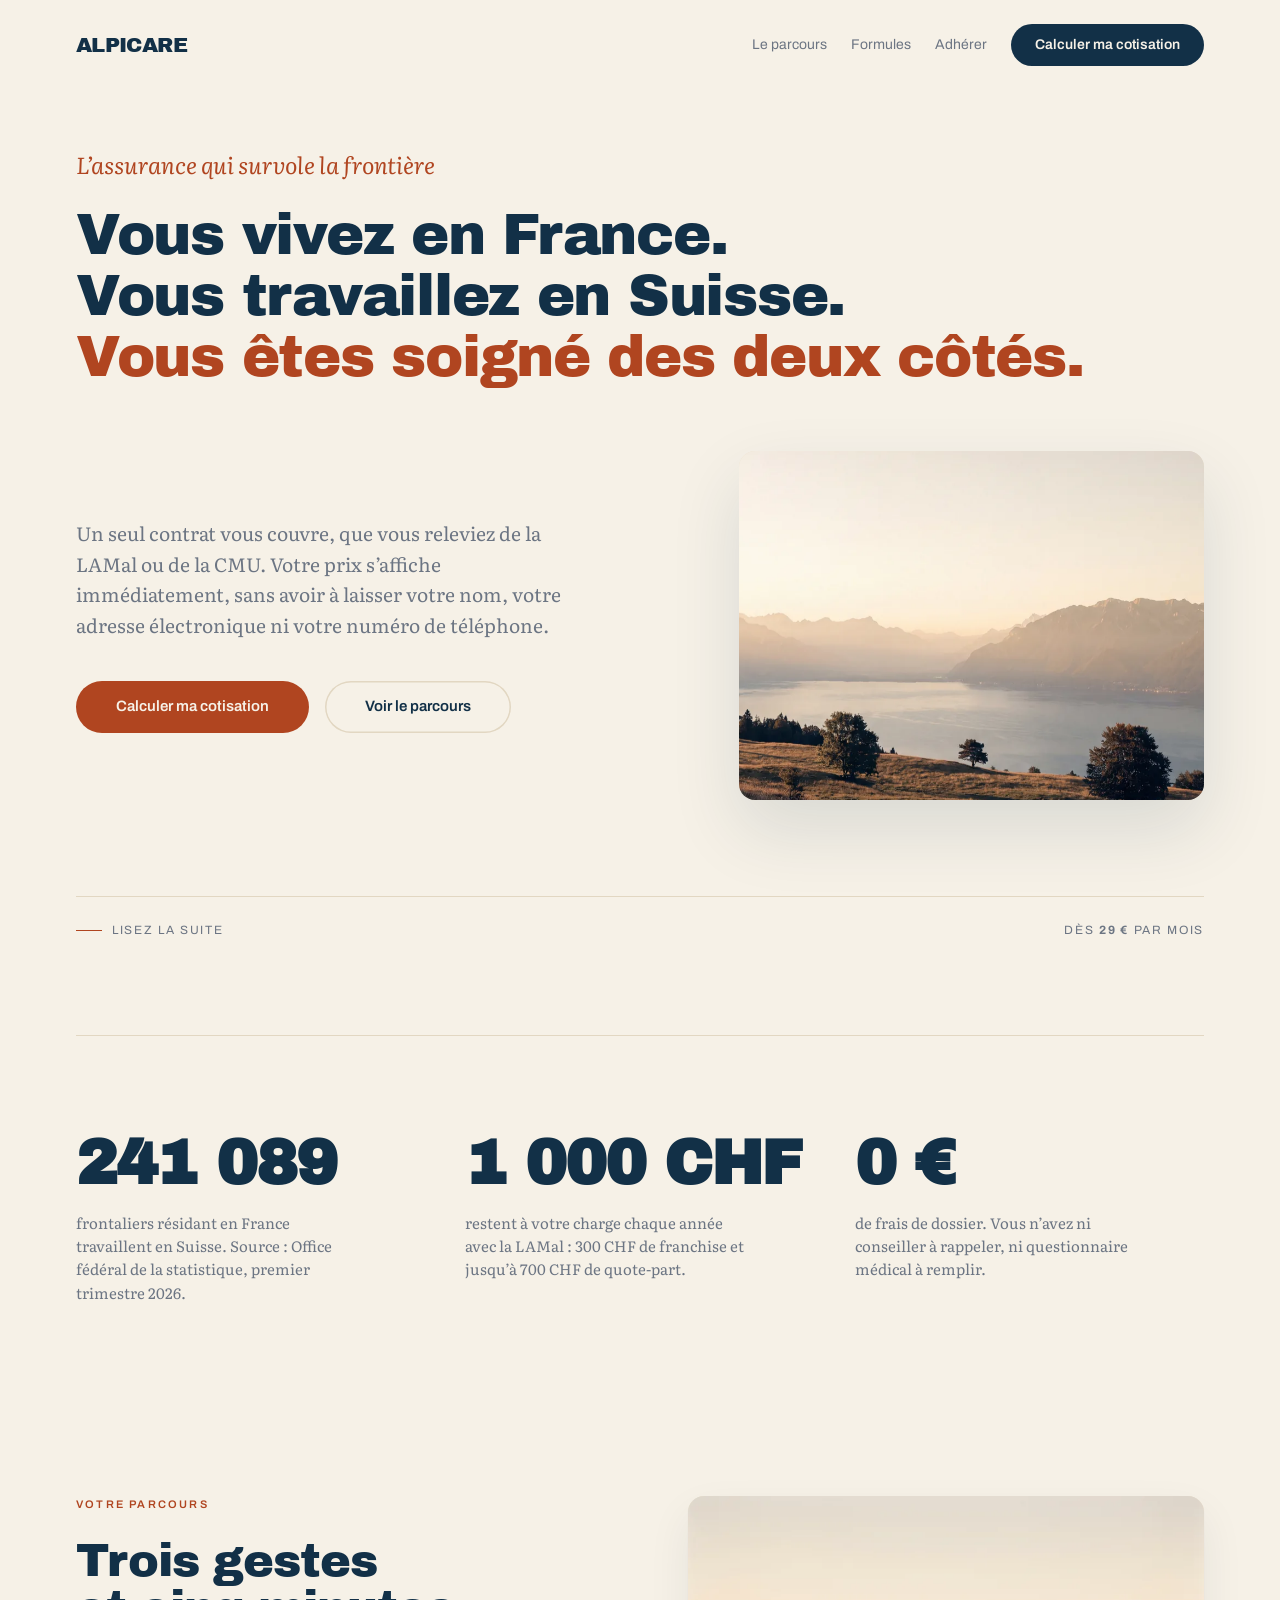
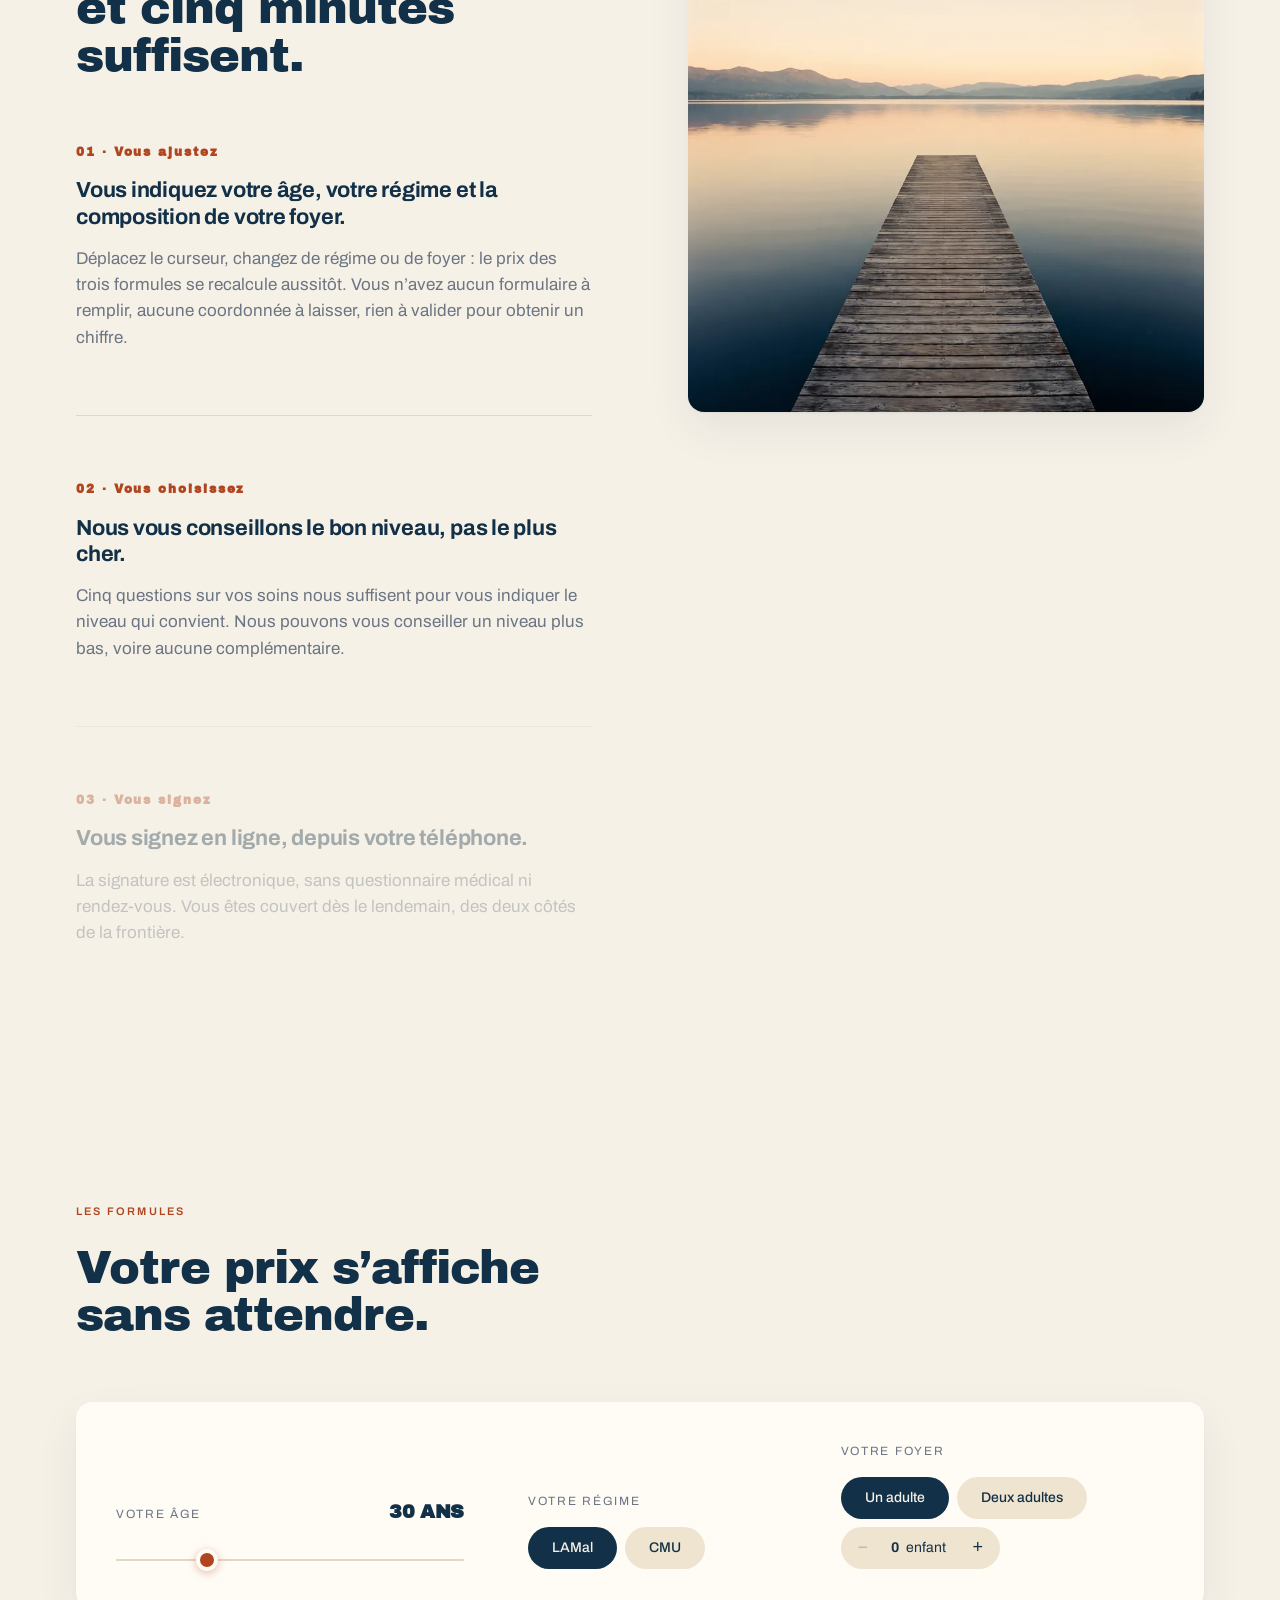
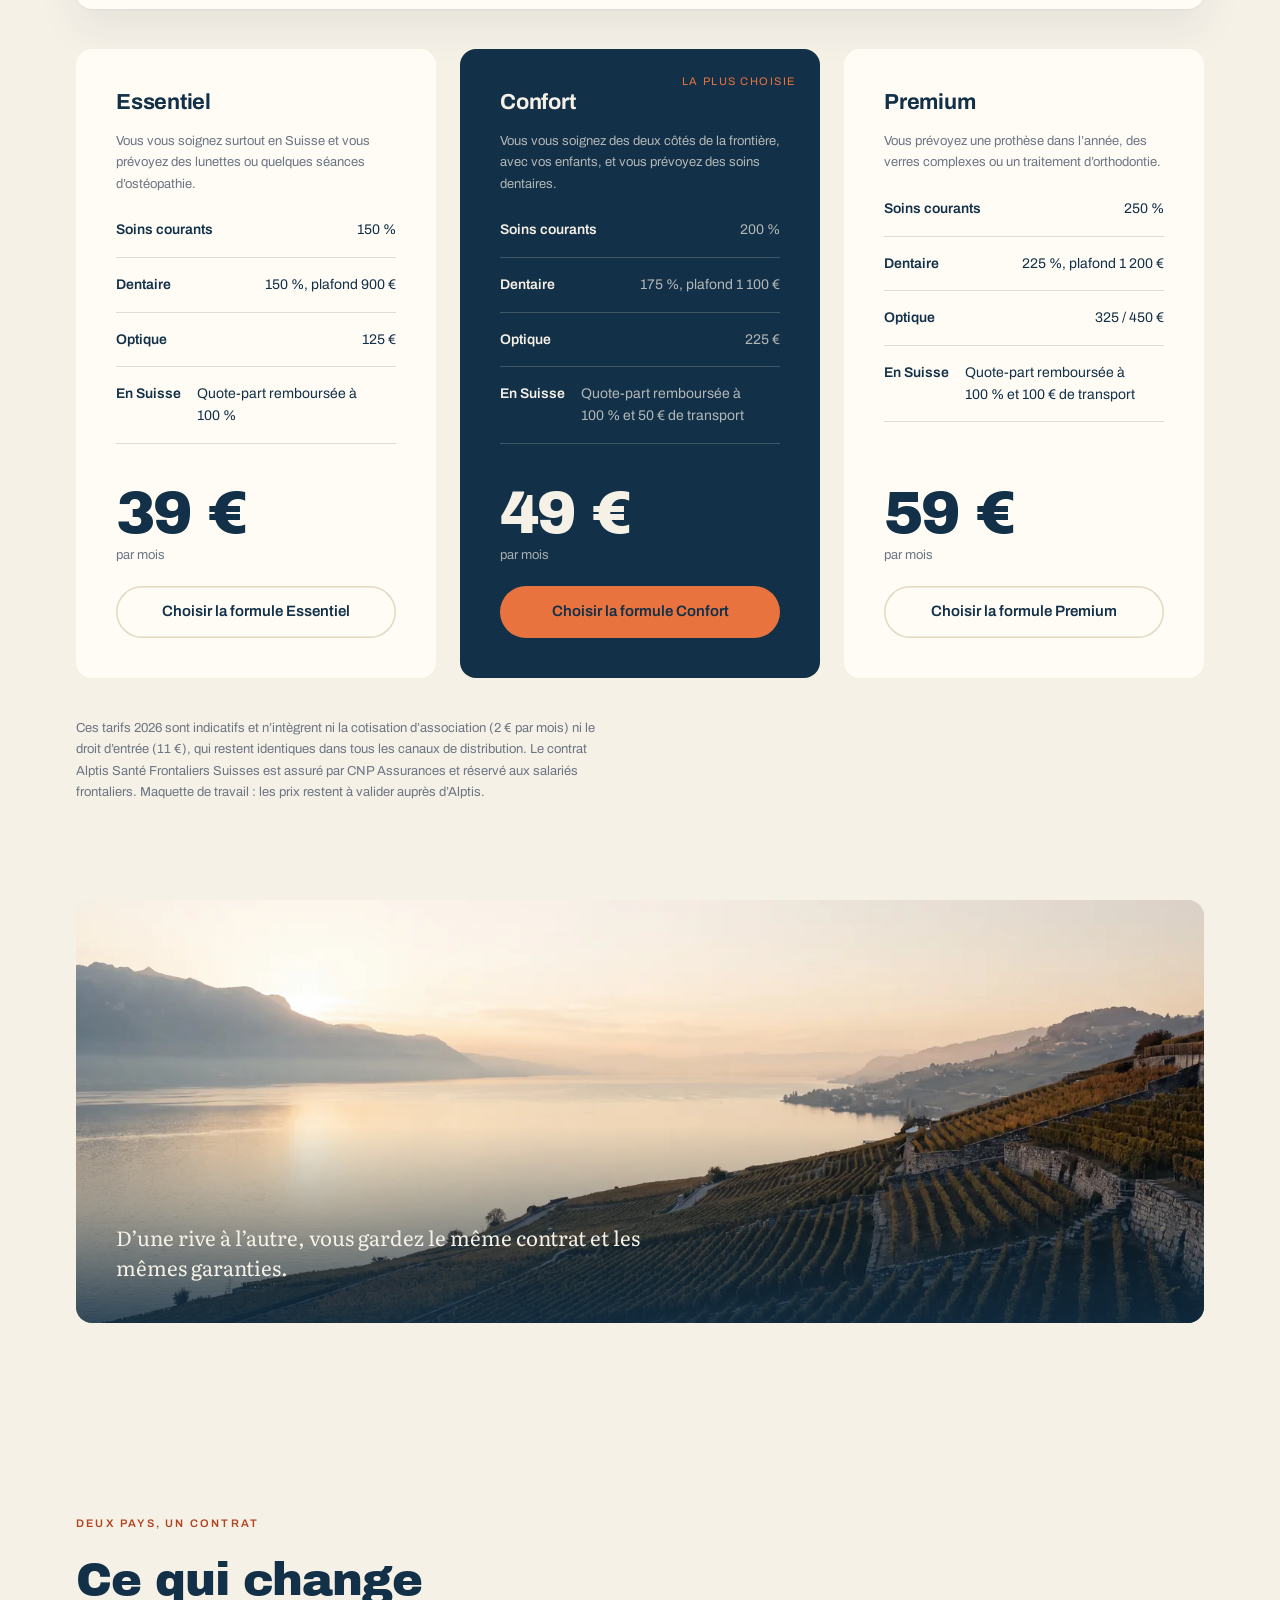
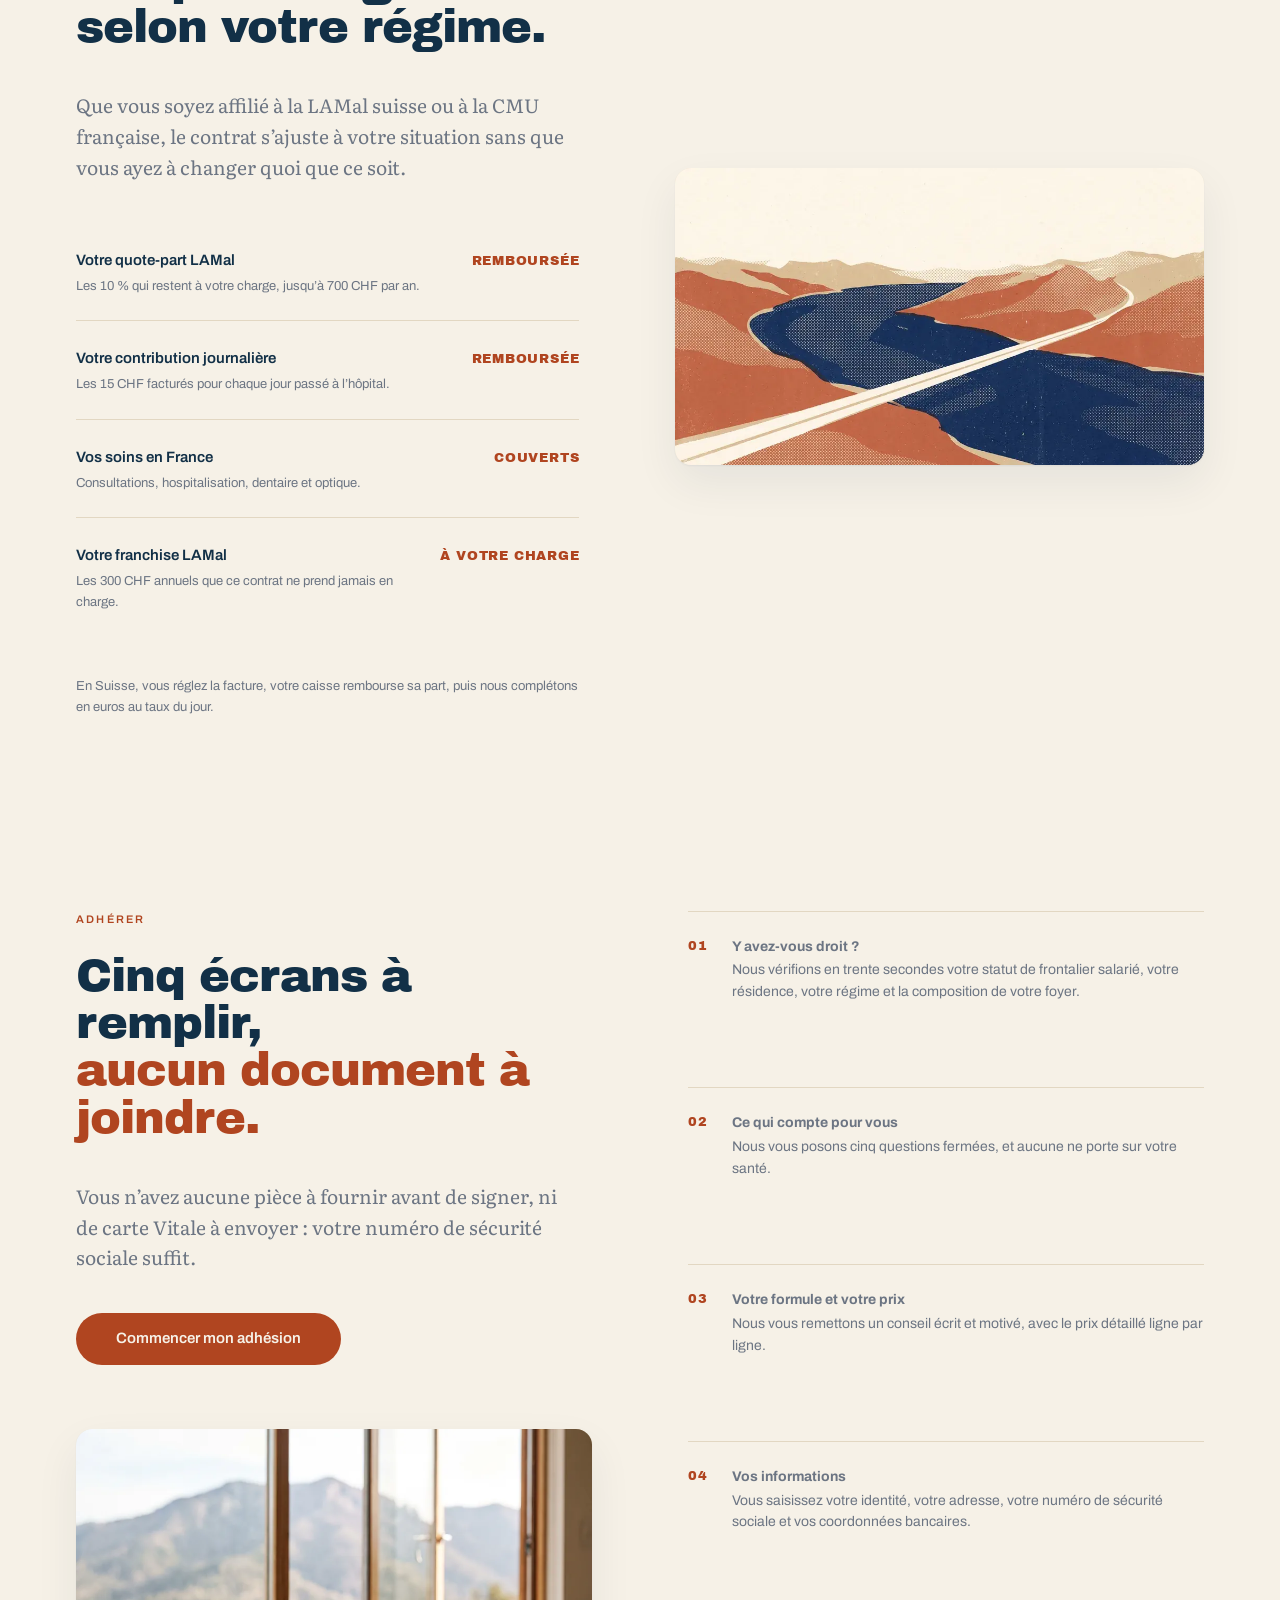
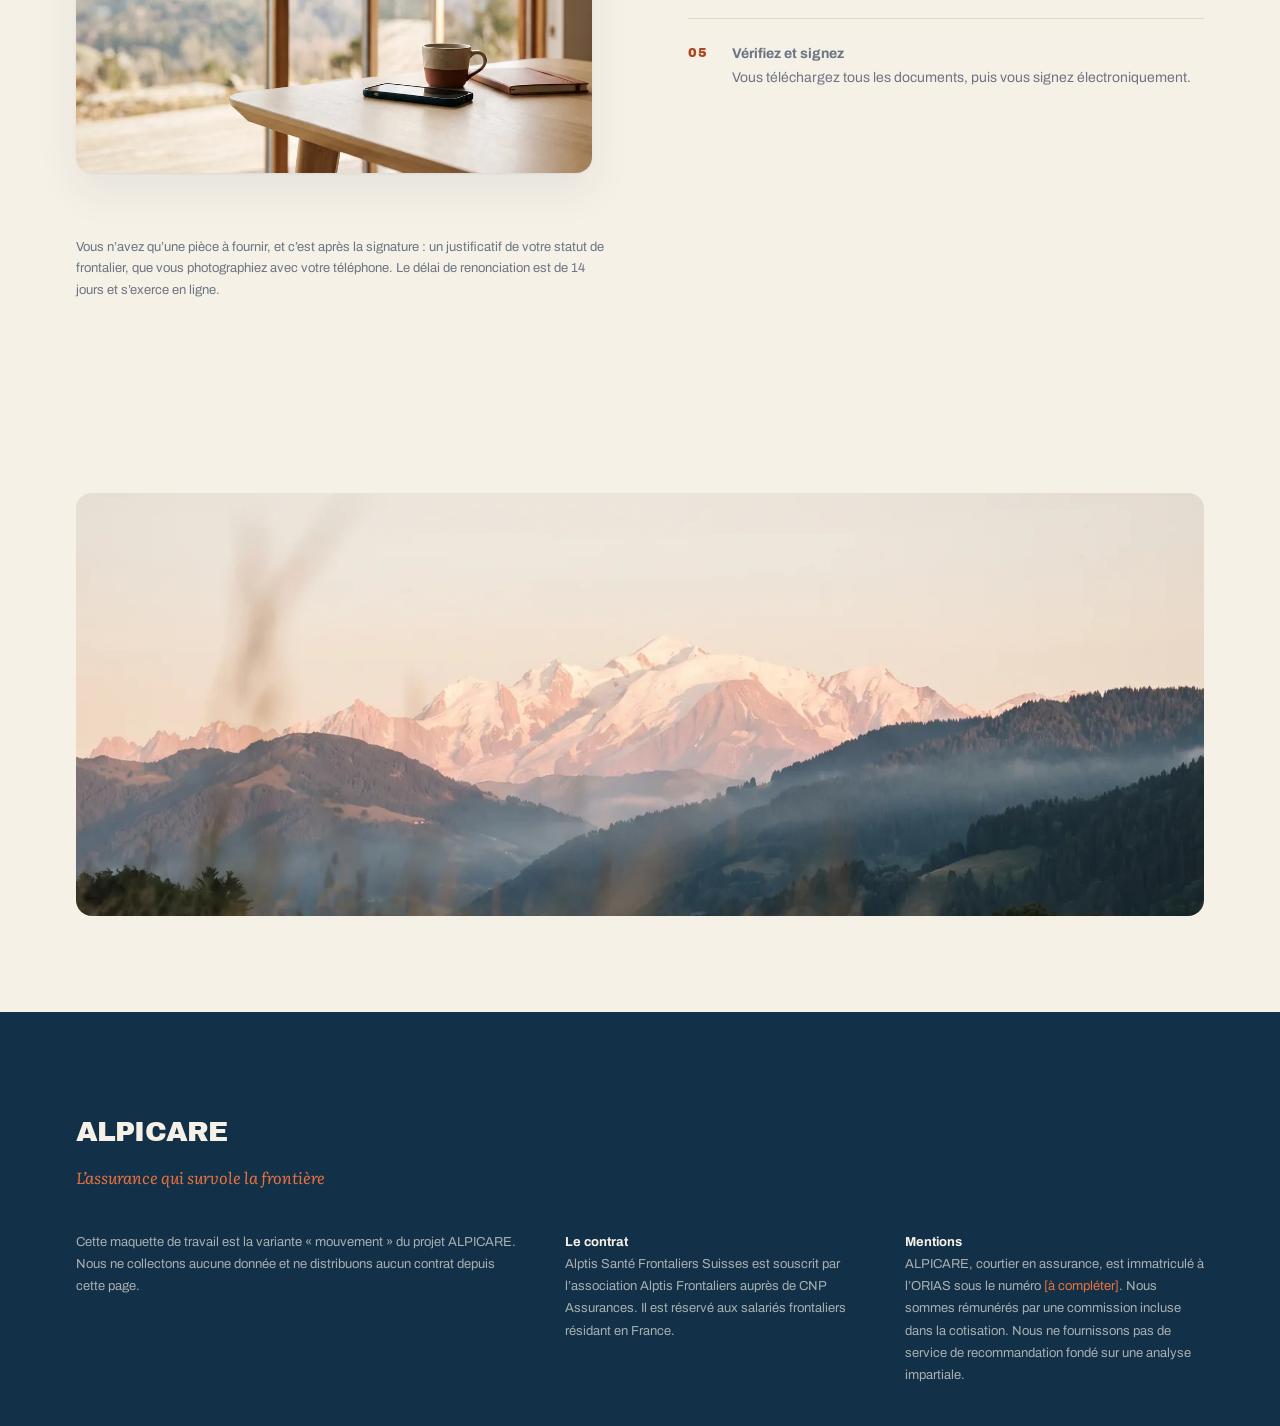
==== commit bf4ac092: "Aperçu : mise à jour des pages" ====
--- a/maquette/index.html
+++ b/maquette/index.html
@@ -248,7 +248,7 @@
     <a class="marque" href="#">ALPICARE</a>
     <p class="pied__slogan">L’assurance qui survole la frontière</p>
     <div class="pied__g">
-      <p>Cette maquette de travail est la variante « mouvement » du projet FLYCARE. Nous ne collectons aucune donnée et ne distribuons aucun contrat depuis cette page.</p>
+      <p>Cette maquette de travail est la variante « mouvement » du projet ALPICARE. Nous ne collectons aucune donnée et ne distribuons aucun contrat depuis cette page.</p>
       <p><b>Le contrat</b><br>Alptis Santé Frontaliers Suisses est souscrit par l’association Alptis Frontaliers auprès de CNP Assurances. Il est réservé aux salariés frontaliers résidant en France.</p>
       <p><b>Mentions</b><br>ALPICARE, courtier en assurance, est immatriculé à l’ORIAS sous le numéro <mark>[à compléter]</mark>. Nous sommes rémunérés par une commission incluse dans la cotisation. Nous ne fournissons pas de service de recommandation fondé sur une analyse impartiale.</p>
     </div>
